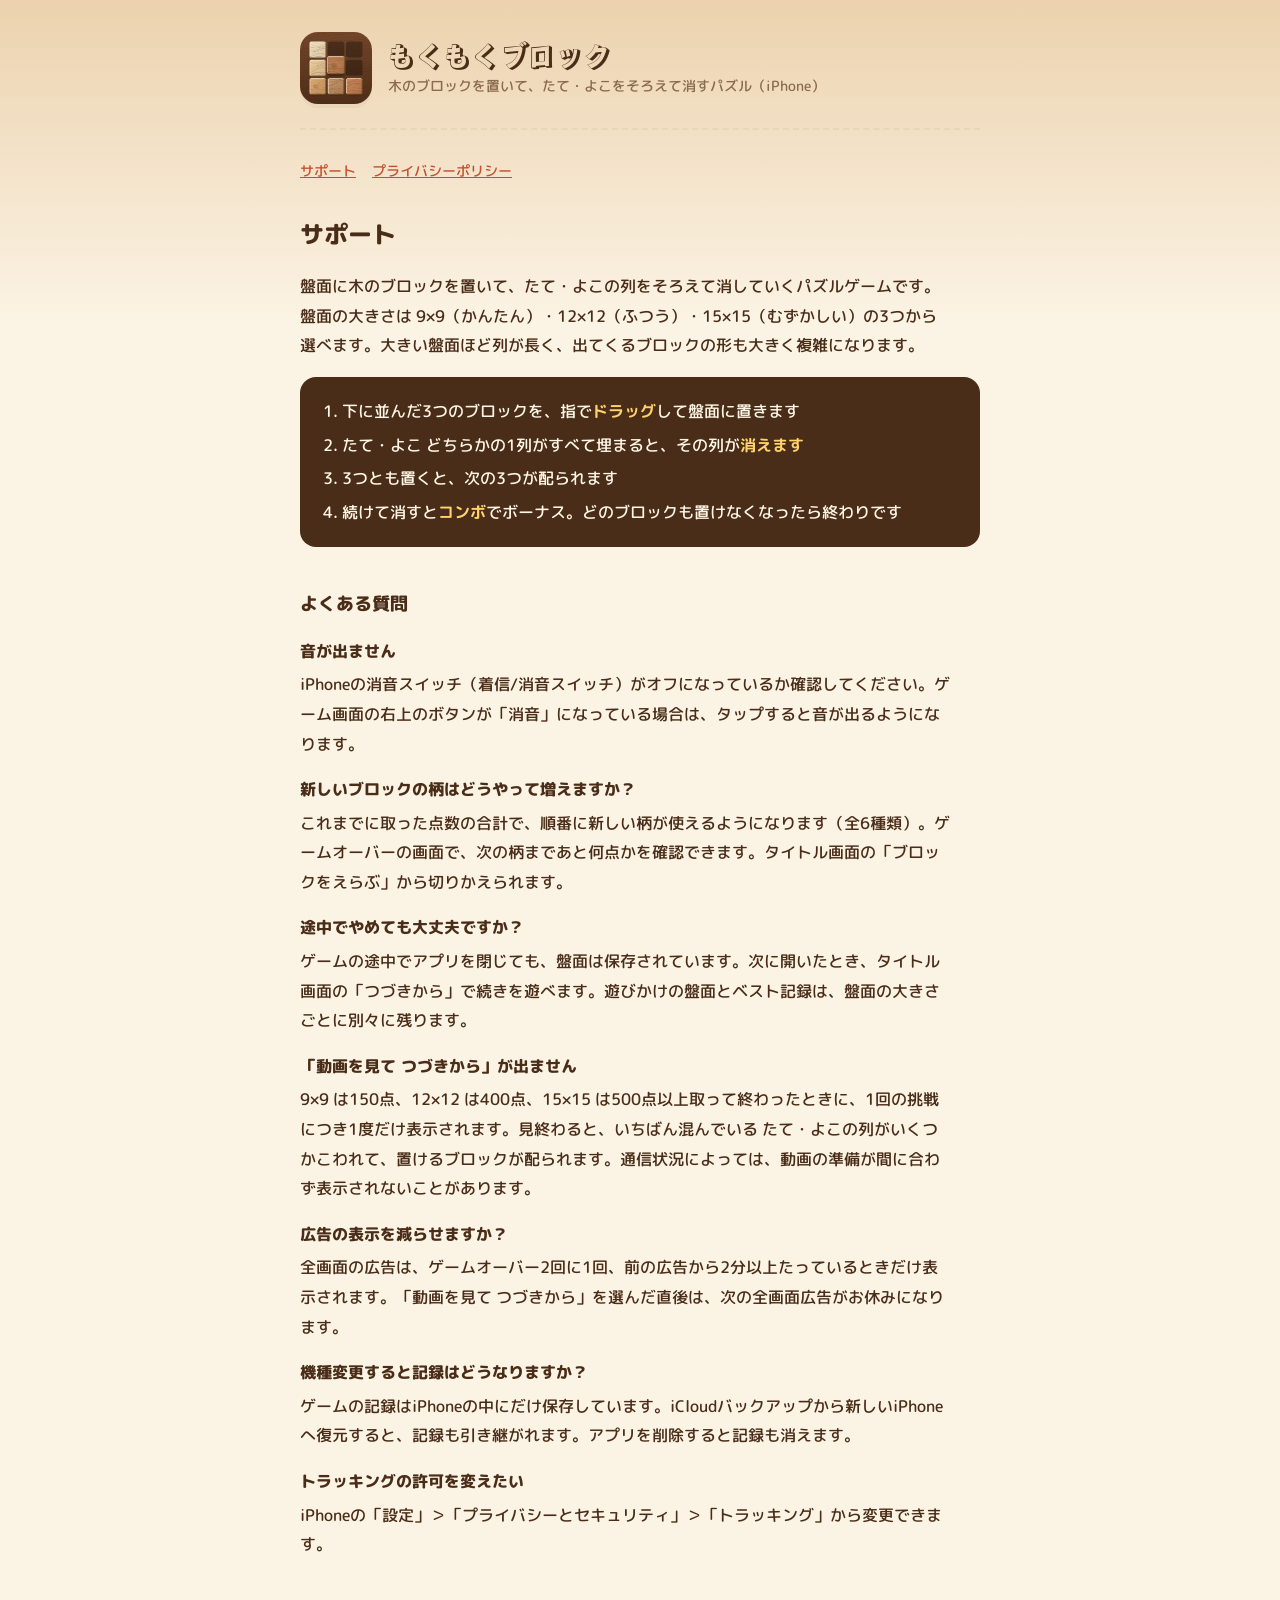
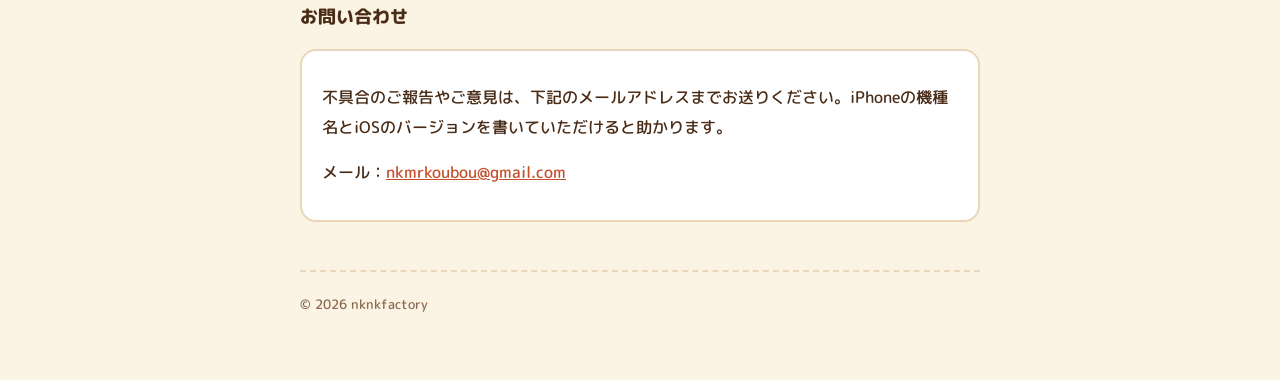
==== mokublock/index.html @ 0b909efe "もくもくブロックのサポートページとプライバシーポリシーを追加 Co-Authored-By: Claude Opus 5.5 <noreply@anthropic.com>" ====
<!doctype html>
<html lang="ja">
<head>
<meta charset="utf-8">
<meta name="viewport" content="width=device-width,initial-scale=1">
<title>もくもくブロック サポート</title>
<link rel="icon" href="icon.png">
<link rel="preconnect" href="https://fonts.googleapis.com">
<link rel="preconnect" href="https://fonts.gstatic.com" crossorigin>
<link rel="stylesheet" href="https://fonts.googleapis.com/css2?family=Rampart+One&family=M+PLUS+Rounded+1c:wght@500;800&display=swap">
<link rel="stylesheet" href="style.css">
</head>
<body>
<div class="wrap">
  <header>
    <img src="icon.png" alt="">
    <div>
      <div class="name">もくもくブロック</div>
      <div class="sub">木のブロックを置いて、たて・よこをそろえて消すパズル（iPhone）</div>
    </div>
  </header>
  <nav>
    <a href="index.html">サポート</a>
    <a href="privacy.html">プライバシーポリシー</a>
  </nav>

  <h1>サポート</h1>
  <p>盤面に木のブロックを置いて、たて・よこの列をそろえて消していくパズルゲームです。盤面の大きさは 9×9（かんたん）・12×12（ふつう）・15×15（むずかしい）の3つから選べます。大きい盤面ほど列が長く、出てくるブロックの形も大きく複雑になります。</p>

  <ol class="howto">
    <li>下に並んだ3つのブロックを、指で<b>ドラッグ</b>して盤面に置きます</li>
    <li>たて・よこ どちらかの1列がすべて埋まると、その列が<b>消えます</b></li>
    <li>3つとも置くと、次の3つが配られます</li>
    <li>続けて消すと<b>コンボ</b>でボーナス。どのブロックも置けなくなったら終わりです</li>
  </ol>

  <h2>よくある質問</h2>
  <dl>
    <dt>音が出ません</dt>
    <dd>iPhoneの消音スイッチ（着信/消音スイッチ）がオフになっているか確認してください。ゲーム画面の右上のボタンが「消音」になっている場合は、タップすると音が出るようになります。</dd>

    <dt>新しいブロックの柄はどうやって増えますか？</dt>
    <dd>これまでに取った点数の合計で、順番に新しい柄が使えるようになります（全6種類）。ゲームオーバーの画面で、次の柄まであと何点かを確認できます。タイトル画面の「ブロックをえらぶ」から切りかえられます。</dd>

    <dt>途中でやめても大丈夫ですか？</dt>
    <dd>ゲームの途中でアプリを閉じても、盤面は保存されています。次に開いたとき、タイトル画面の「つづきから」で続きを遊べます。遊びかけの盤面とベスト記録は、盤面の大きさごとに別々に残ります。</dd>

    <dt>「動画を見て つづきから」が出ません</dt>
    <dd>9×9 は150点、12×12 は400点、15×15 は500点以上取って終わったときに、1回の挑戦につき1度だけ表示されます。見終わると、いちばん混んでいる たて・よこの列がいくつかこわれて、置けるブロックが配られます。通信状況によっては、動画の準備が間に合わず表示されないことがあります。</dd>

    <dt>広告の表示を減らせますか？</dt>
    <dd>全画面の広告は、ゲームオーバー2回に1回、前の広告から2分以上たっているときだけ表示されます。「動画を見て つづきから」を選んだ直後は、次の全画面広告がお休みになります。</dd>

    <dt>機種変更すると記録はどうなりますか？</dt>
    <dd>ゲームの記録はiPhoneの中にだけ保存しています。iCloudバックアップから新しいiPhoneへ復元すると、記録も引き継がれます。アプリを削除すると記録も消えます。</dd>

    <dt>トラッキングの許可を変えたい</dt>
    <dd>iPhoneの「設定」＞「プライバシーとセキュリティ」＞「トラッキング」から変更できます。</dd>
  </dl>

  <h2>お問い合わせ</h2>
  <div class="card">
    <p>不具合のご報告やご意見は、下記のメールアドレスまでお送りください。iPhoneの機種名とiOSのバージョンを書いていただけると助かります。</p>
    <p>メール：<a href="mailto:nkmrkoubou@gmail.com">nkmrkoubou@gmail.com</a></p>
  </div>

  <footer>© 2026 nknkfactory</footer>
</div>
</body>
</html>
---- mokublock/style.css ----
/* もくもくブロックのサポートサイト。ゲームと同じ、木の色。
   作りは のびーるネコ（/nobineko/）のサポートサイトとそろえている。 */
:root{
  --dusk:#ecd2ae; --paper:#fbf3e4; --line:#ead6b8; --ink:#4a2d18; --muted:#8a6a50; --accent:#c4502c; --roof:#4a2d18;
  --display:'Rampart One','Hiragino Sans','Yu Gothic',sans-serif;
  --round:'M PLUS Rounded 1c','Hiragino Maru Gothic ProN','Hiragino Sans','Yu Gothic',sans-serif;
  color-scheme:light;
}
*{box-sizing:border-box}
body{margin:0;background:linear-gradient(var(--dusk),var(--paper) 320px);background-color:var(--paper);color:var(--ink);font-family:var(--round);font-weight:500;line-height:1.85;font-size:16px}
.wrap{max-width:720px;margin:0 auto;padding-inline:20px;padding-block:32px 64px}
header{display:flex;align-items:center;gap:16px;padding-bottom:24px;border-bottom:2px dashed var(--line);margin-bottom:28px}
header img{width:72px;height:72px;border-radius:18px;box-shadow:0 4px 0 var(--line)}
header .name{font-family:var(--display);font-size:28px;line-height:1.25}
header .sub{color:var(--muted);font-size:14px}
nav{display:flex;flex-wrap:wrap;gap:8px 16px;margin-bottom:28px;font-size:14px}
a{color:var(--accent)}
a:focus-visible{outline:3px solid var(--accent);outline-offset:2px;border-radius:4px}
h1{font-weight:800;font-size:24px;margin:0 0 8px;text-wrap:balance}
h2{font-weight:800;font-size:18px;margin:36px 0 8px;padding-top:4px;text-wrap:balance}
p,li,dd{max-width:65ch}
ul,ol{padding-left:1.3em}
.meta{color:var(--muted);font-size:14px}
.card{background:#fff;border:2px solid var(--line);border-radius:16px;padding:16px 20px;margin:16px 0}
.howto{background:var(--roof);color:#fff6e6;border-radius:16px;padding:16px 20px 16px 2.6em;margin:16px 0}
.howto li{margin:4px 0}
.howto b{color:#ffd36b}
footer{margin-top:48px;padding-top:20px;border-top:2px dashed var(--line);color:var(--muted);font-size:13px}
dt{font-weight:800;margin-top:16px}
dd{margin:4px 0 0}
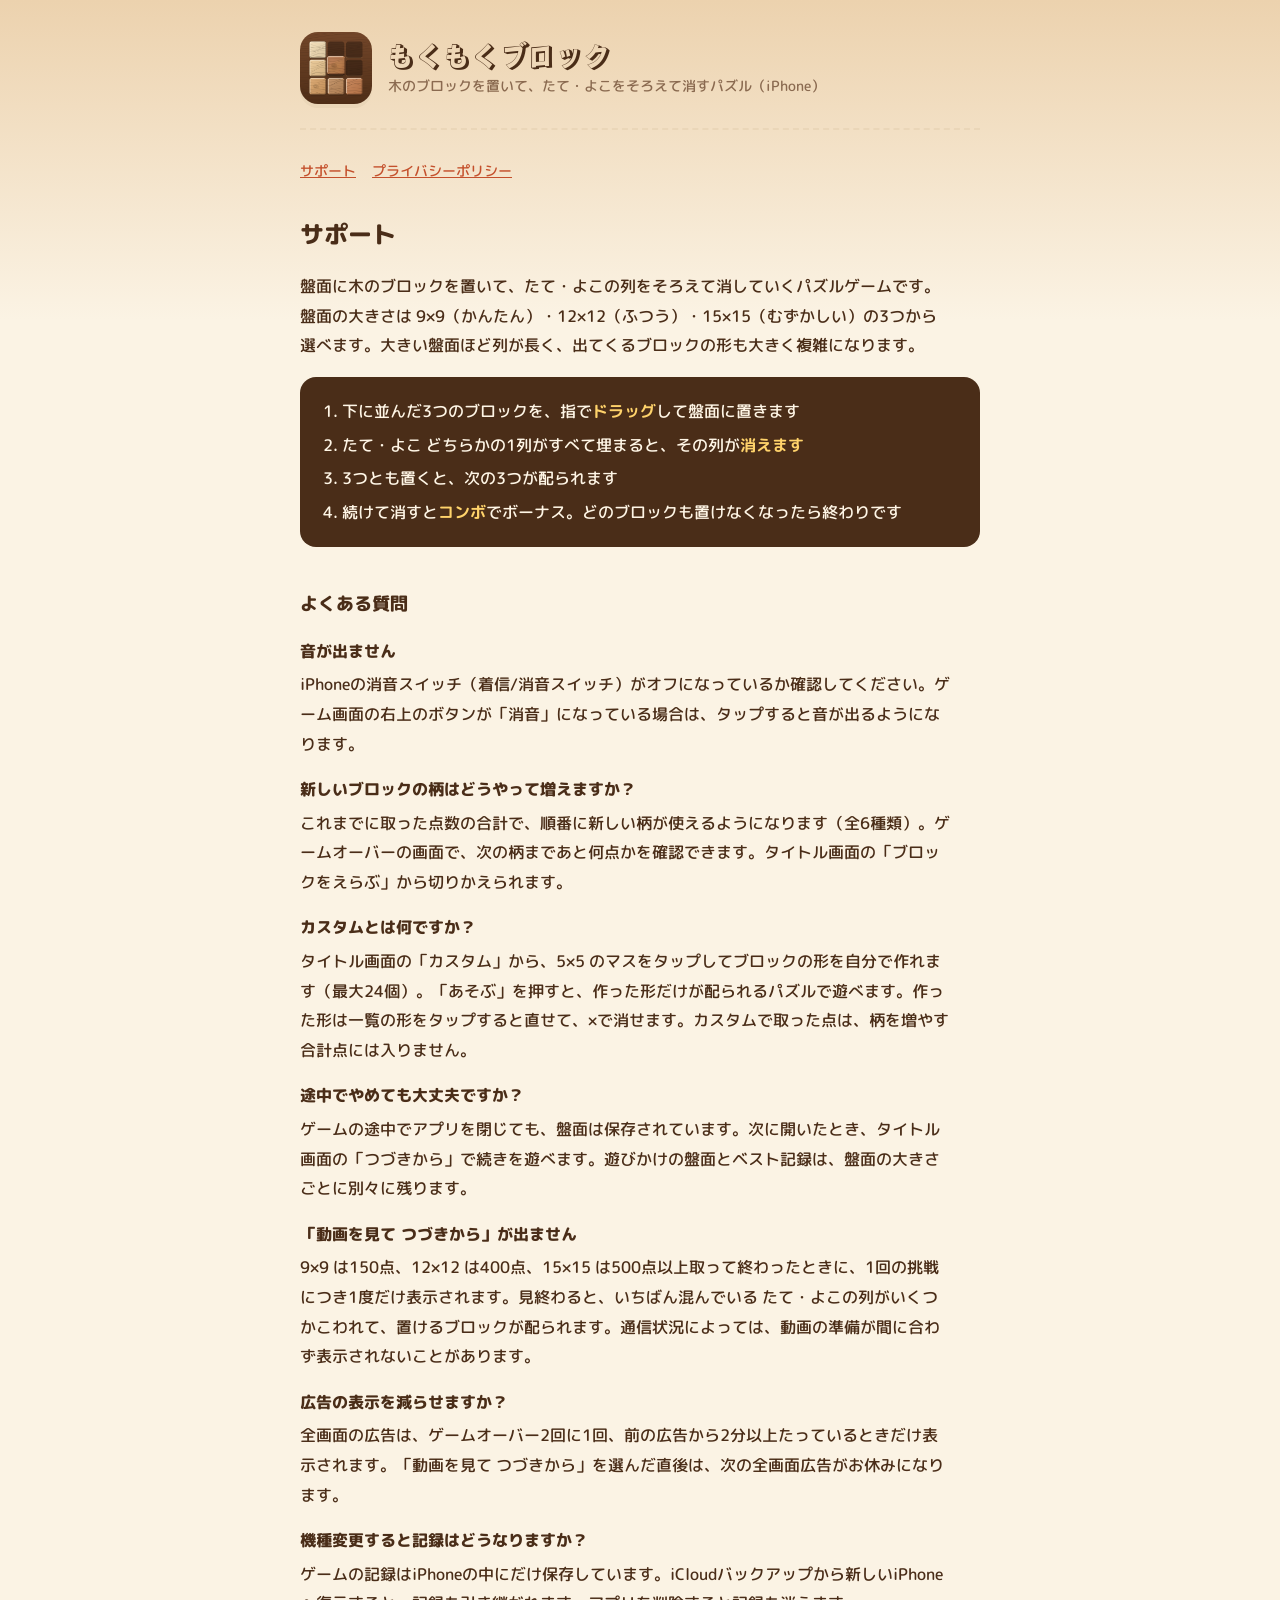
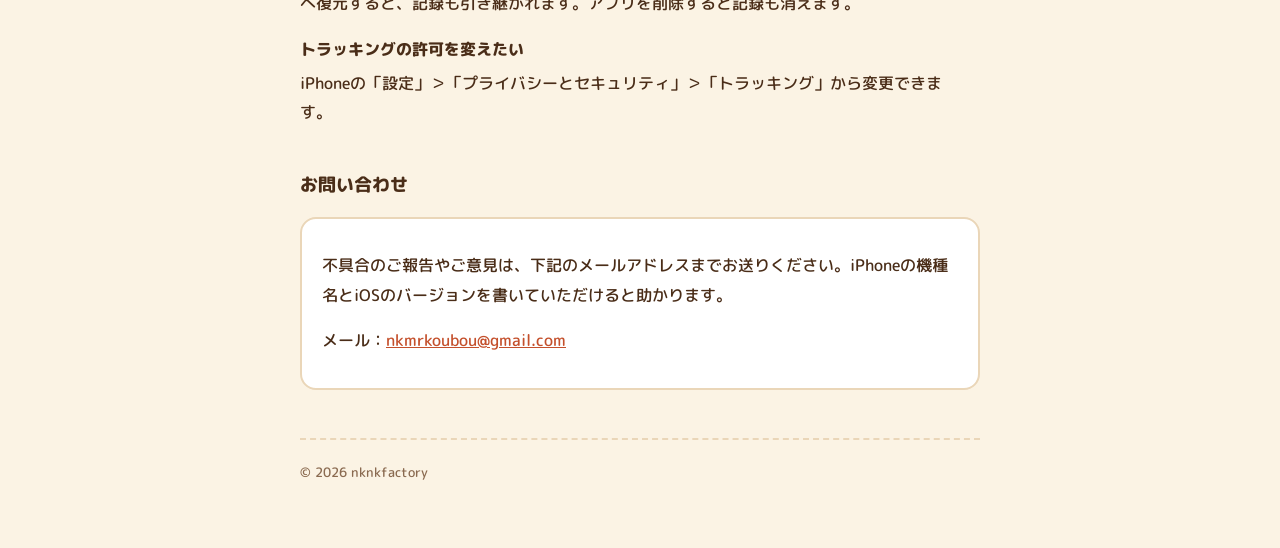
==== commit 44e17d1a: "もくもくブロック：カスタム（自分で形を作る）の説明を追加 Co-Authored-By: Claude Opus 5.5 <noreply@anthropic.com>" ====
--- a/mokublock/index.html
+++ b/mokublock/index.html
@@ -42,6 +42,9 @@
     <dt>新しいブロックの柄はどうやって増えますか？</dt>
     <dd>これまでに取った点数の合計で、順番に新しい柄が使えるようになります（全6種類）。ゲームオーバーの画面で、次の柄まであと何点かを確認できます。タイトル画面の「ブロックをえらぶ」から切りかえられます。</dd>
 
+    <dt>カスタムとは何ですか？</dt>
+    <dd>タイトル画面の「カスタム」から、5×5 のマスをタップしてブロックの形を自分で作れます（最大24個）。「あそぶ」を押すと、作った形だけが配られるパズルで遊べます。作った形は一覧の形をタップすると直せて、×で消せます。カスタムで取った点は、柄を増やす合計点には入りません。</dd>
+
     <dt>途中でやめても大丈夫ですか？</dt>
     <dd>ゲームの途中でアプリを閉じても、盤面は保存されています。次に開いたとき、タイトル画面の「つづきから」で続きを遊べます。遊びかけの盤面とベスト記録は、盤面の大きさごとに別々に残ります。</dd>
 
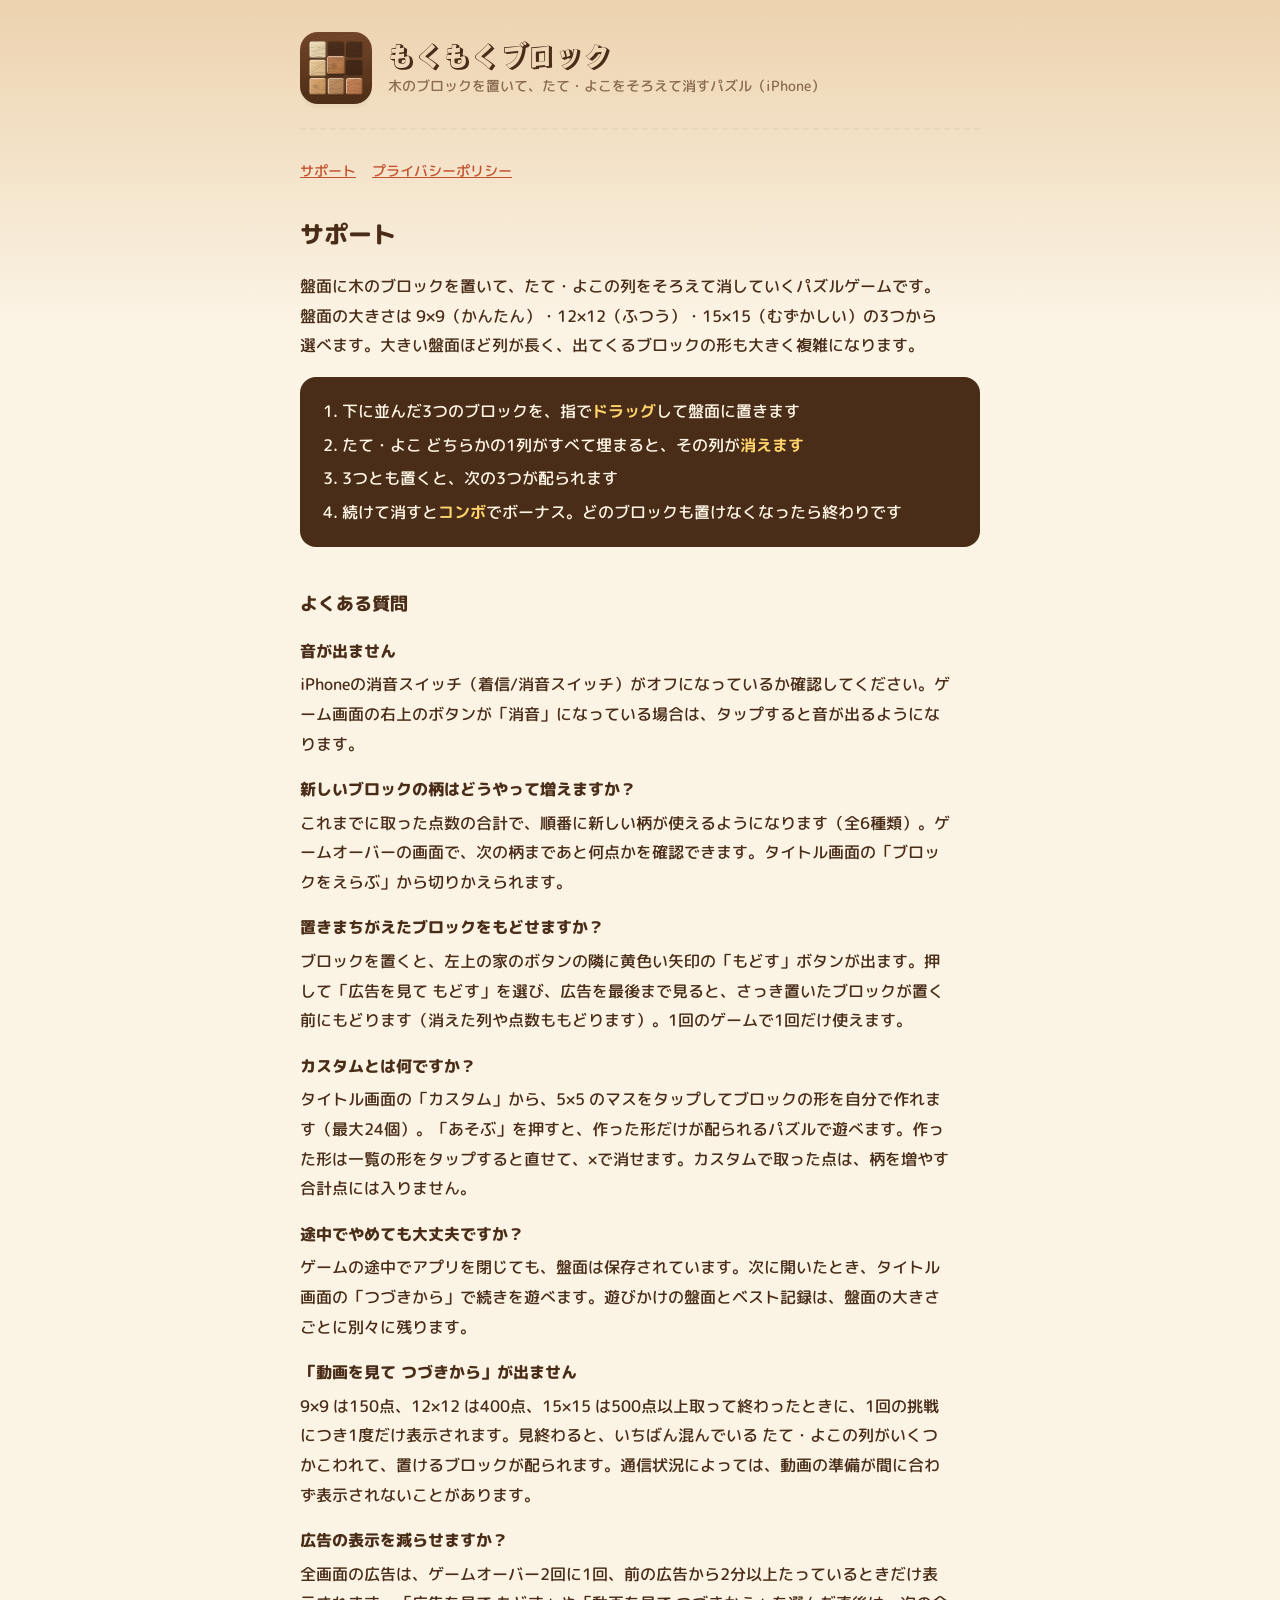
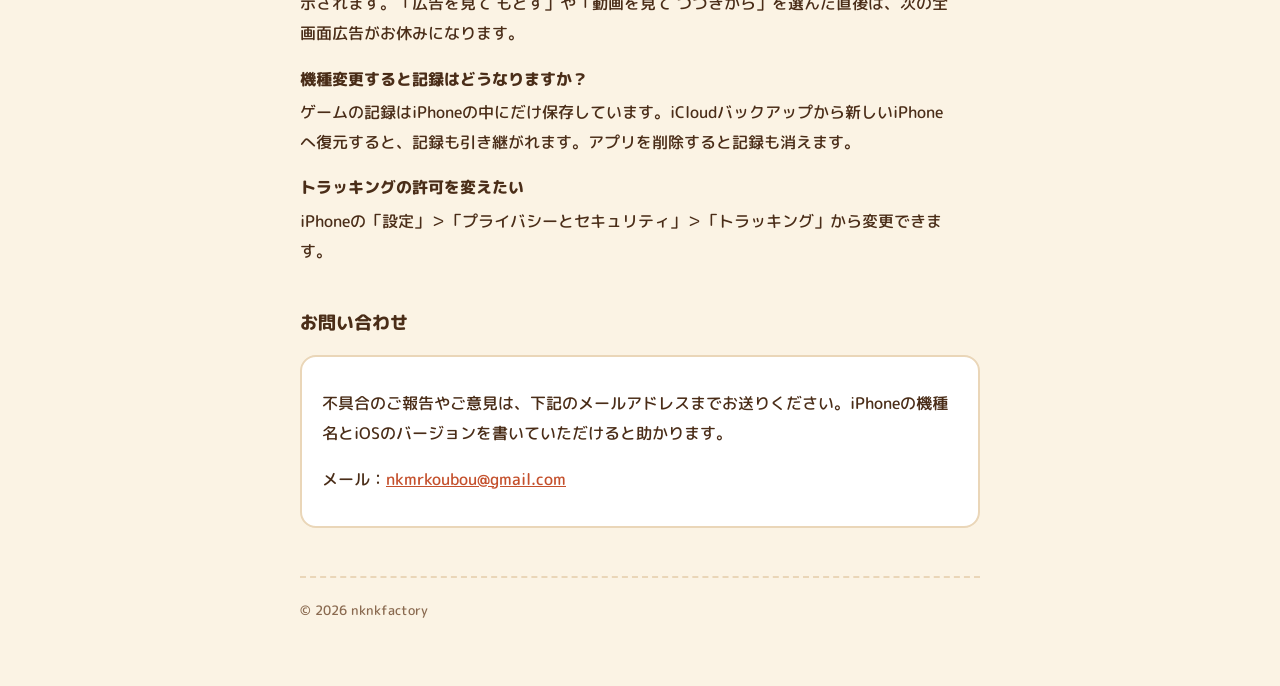
==== commit 7addb97f: "﻿もくもくブロック：「1手もどす」の説明と広告の場面を追加 Co-Authored-By: Claude Opus 5.5 <noreply@anthropic.com>" ====
--- a/mokublock/index.html
+++ b/mokublock/index.html
@@ -42,6 +42,9 @@
     <dt>新しいブロックの柄はどうやって増えますか？</dt>
     <dd>これまでに取った点数の合計で、順番に新しい柄が使えるようになります（全6種類）。ゲームオーバーの画面で、次の柄まであと何点かを確認できます。タイトル画面の「ブロックをえらぶ」から切りかえられます。</dd>
 
+    <dt>置きまちがえたブロックをもどせますか？</dt>
+    <dd>ブロックを置くと、左上の家のボタンの隣に黄色い矢印の「もどす」ボタンが出ます。押して「広告を見て もどす」を選び、広告を最後まで見ると、さっき置いたブロックが置く前にもどります（消えた列や点数ももどります）。1回のゲームで1回だけ使えます。</dd>
+
     <dt>カスタムとは何ですか？</dt>
     <dd>タイトル画面の「カスタム」から、5×5 のマスをタップしてブロックの形を自分で作れます（最大24個）。「あそぶ」を押すと、作った形だけが配られるパズルで遊べます。作った形は一覧の形をタップすると直せて、×で消せます。カスタムで取った点は、柄を増やす合計点には入りません。</dd>
 
@@ -52,7 +55,7 @@
     <dd>9×9 は150点、12×12 は400点、15×15 は500点以上取って終わったときに、1回の挑戦につき1度だけ表示されます。見終わると、いちばん混んでいる たて・よこの列がいくつかこわれて、置けるブロックが配られます。通信状況によっては、動画の準備が間に合わず表示されないことがあります。</dd>
 
     <dt>広告の表示を減らせますか？</dt>
-    <dd>全画面の広告は、ゲームオーバー2回に1回、前の広告から2分以上たっているときだけ表示されます。「動画を見て つづきから」を選んだ直後は、次の全画面広告がお休みになります。</dd>
+    <dd>全画面の広告は、ゲームオーバー2回に1回、前の広告から2分以上たっているときだけ表示されます。「広告を見て もどす」や「動画を見て つづきから」を選んだ直後は、次の全画面広告がお休みになります。</dd>
 
     <dt>機種変更すると記録はどうなりますか？</dt>
     <dd>ゲームの記録はiPhoneの中にだけ保存しています。iCloudバックアップから新しいiPhoneへ復元すると、記録も引き継がれます。アプリを削除すると記録も消えます。</dd>
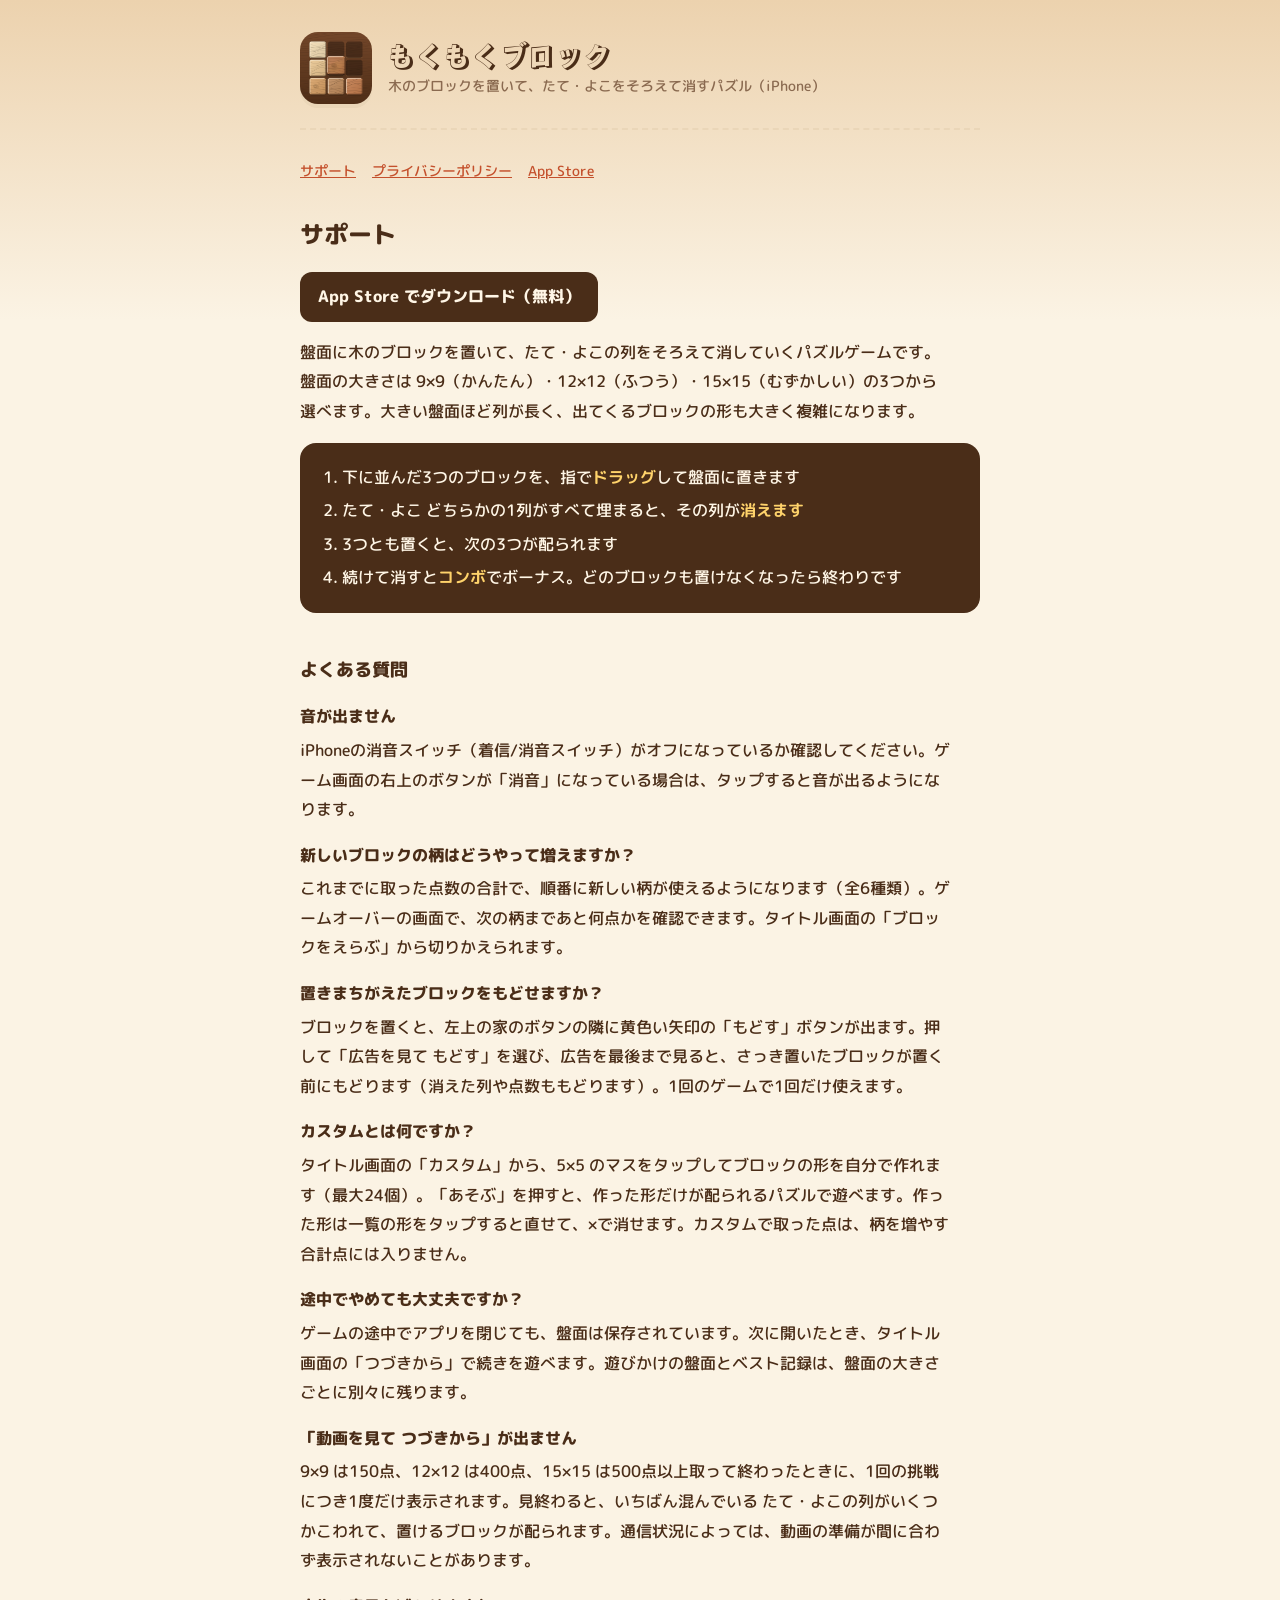
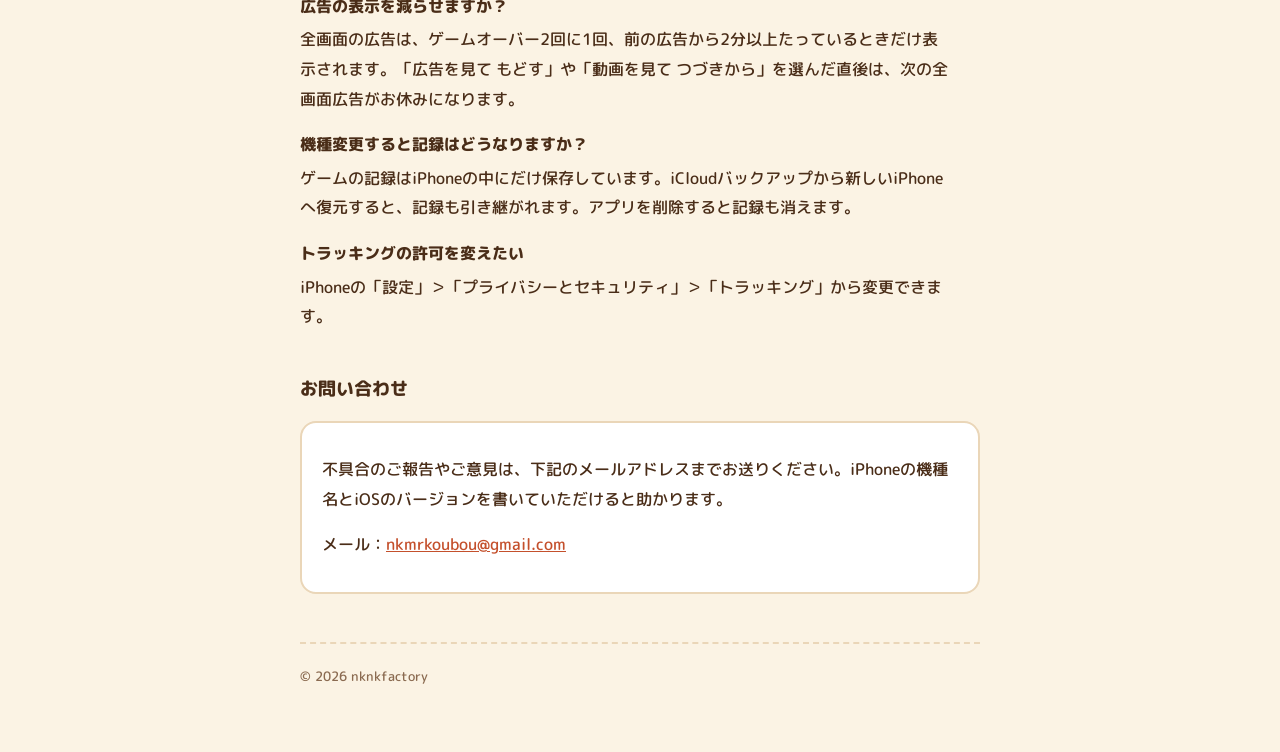
==== commit 1d653a6b: "もくもくブロックのサポートページに App Store へのリンクを足す Co-Authored-By: Claude Opus 5.5 <noreply@anthropic.com>" ====
--- a/mokublock/index.html
+++ b/mokublock/index.html
@@ -22,9 +22,11 @@
   <nav>
     <a href="index.html">サポート</a>
     <a href="privacy.html">プライバシーポリシー</a>
+    <a href="https://apps.apple.com/jp/app/id6819170475" target="_blank" rel="noopener">App Store</a>
   </nav>
 
   <h1>サポート</h1>
+  <p><a class="store" href="https://apps.apple.com/jp/app/id6819170475" target="_blank" rel="noopener">App Store でダウンロード（無料）</a></p>
   <p>盤面に木のブロックを置いて、たて・よこの列をそろえて消していくパズルゲームです。盤面の大きさは 9×9（かんたん）・12×12（ふつう）・15×15（むずかしい）の3つから選べます。大きい盤面ほど列が長く、出てくるブロックの形も大きく複雑になります。</p>
 
   <ol class="howto">
--- a/mokublock/style.css
+++ b/mokublock/style.css
@@ -28,3 +28,5 @@
 footer{margin-top:48px;padding-top:20px;border-top:2px dashed var(--line);color:var(--muted);font-size:13px}
 dt{font-weight:800;margin-top:16px}
 dd{margin:4px 0 0}
+.store{display:inline-block;background:var(--roof);color:#fff6e6;text-decoration:none;font-weight:800;border-radius:12px;padding:10px 18px}
+.store:hover{opacity:.9}
